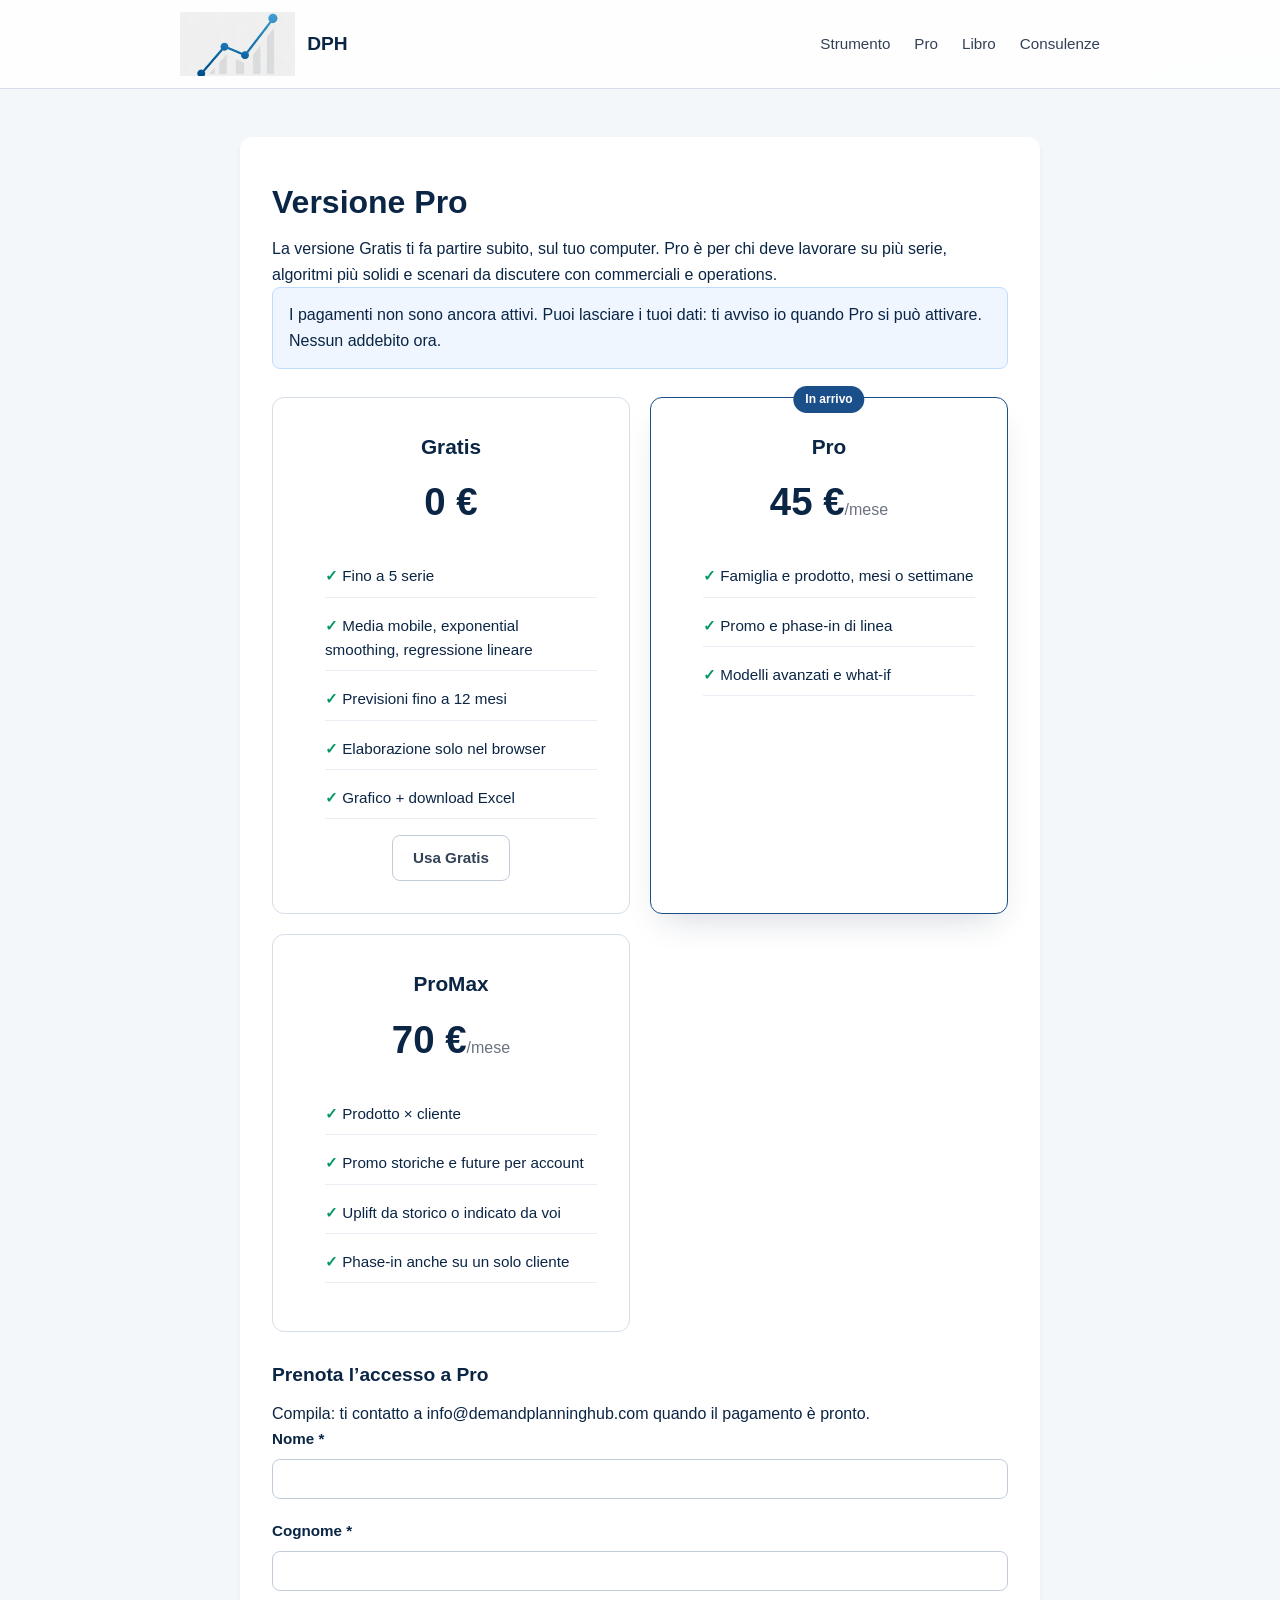
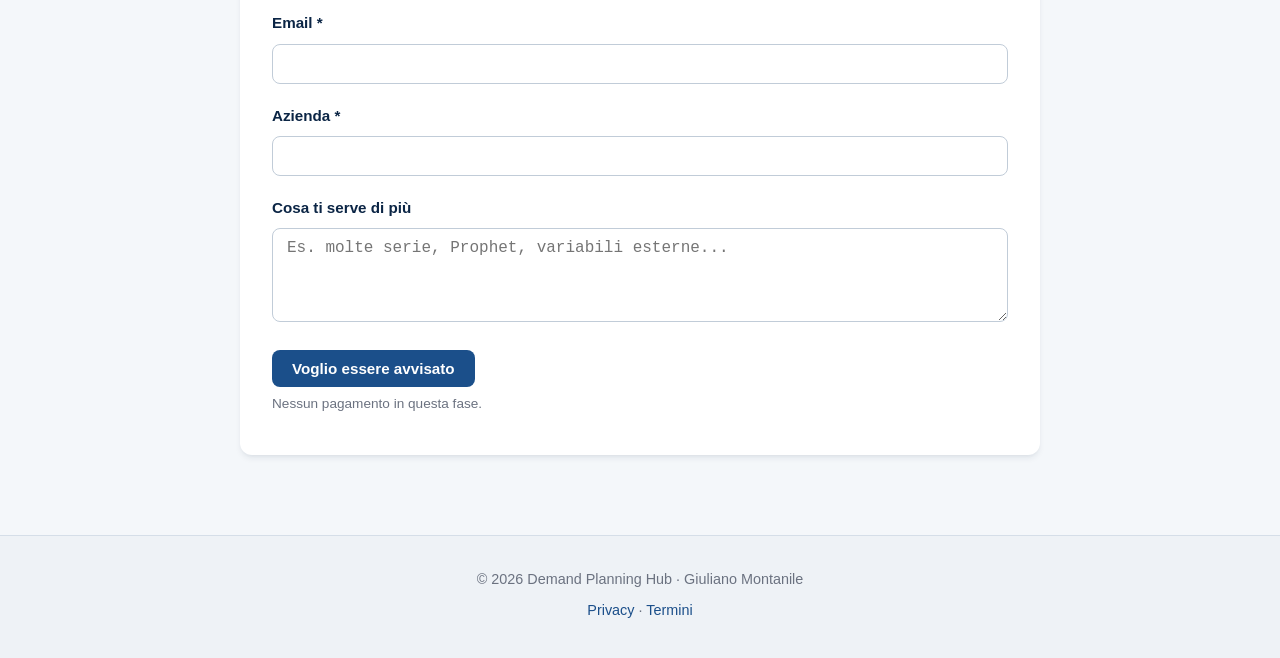
==== abbonamento.html @ cec7d06f "Add files via upload" ====
<!DOCTYPE html>
<html lang="it">
<head>
  <meta charset="UTF-8">
  <meta name="viewport" content="width=device-width, initial-scale=1.0">
  <title>Abbonamento Pro – Demand Planning Hub</title>
  <link rel="stylesheet" href="style.css">
</head>
<body>
  <header class="header">
    <div class="container header-content">
      <a href="index.html" class="logo" style="text-decoration:none;color:inherit;">
        <img src="logo-mark.jpg" alt="Demand Planning Hub" class="logo-img">
        <span class="logo-text">DPH</span>
      </a>
      <button class="nav-toggle" id="nav-toggle" aria-label="Apri menu">☰</button>
      <nav class="nav" id="main-nav">
        <a href="index.html">Strumento</a>
        <a href="abbonamento.html">Pro</a>
        <a href="libro.html">Libro</a>
        <a href="consulenze.html">Consulenze</a>
      </nav>
    </div>
  </header>

  <main class="legal-page">
    <div class="container legal-content">
      <h1>Versione Pro</h1>
      <p>
        La versione Gratis ti fa partire subito, sul tuo computer.
        Pro è per chi deve lavorare su più serie, algoritmi più solidi
        e scenari da discutere con commerciali e operations.
      </p>
      <p class="legal-note">
        I pagamenti non sono ancora attivi. Puoi lasciare i tuoi dati:
        ti avviso io quando Pro si può attivare. Nessun addebito ora.
      </p>

      <div class="pricing-grid" style="max-width:none;margin:28px 0;">
        <div class="price-card">
          <h3>Gratis</h3>
          <div class="price">0 €</div>
          <ul>
            <li>Fino a 5 serie</li>
            <li>Media mobile, exponential smoothing, regressione lineare</li>
            <li>Previsioni fino a 12 mesi</li>
            <li>Elaborazione solo nel browser</li>
            <li>Grafico + download Excel</li>
          </ul>
          <a class="btn btn-outline" href="index.html">Usa Gratis</a>
        </div>
        <div class="price-card price-card-pro">
          <div class="badge">In arrivo</div>
          <h3>Pro</h3>
          <div class="price">45 €<span>/mese</span></div>
          <ul>
            <li>Famiglia e prodotto, mesi o settimane</li>
            <li>Promo e phase-in di linea</li>
            <li>Modelli avanzati e what-if</li>
          </ul>
        </div>
        <div class="price-card">
          <h3>ProMax</h3>
          <div class="price">70 €<span>/mese</span></div>
          <ul>
            <li>Prodotto × cliente</li>
            <li>Promo storiche e future per account</li>
            <li>Uplift da storico o indicato da voi</li>
            <li>Phase-in anche su un solo cliente</li>
          </ul>
        </div>
      </div>

      <h2>Prenota l’accesso a Pro</h2>
      <p>Compila: ti contatto a info@demandplanninghub.com quando il pagamento è pronto.</p>

      <form id="form-pro">
        <div class="form-group">
          <label for="p-nome">Nome *</label>
          <input class="input" id="p-nome" required>
        </div>
        <div class="form-group">
          <label for="p-cognome">Cognome *</label>
          <input class="input" id="p-cognome" required>
        </div>
        <div class="form-group">
          <label for="p-email">Email *</label>
          <input class="input" id="p-email" type="email" required>
        </div>
        <div class="form-group">
          <label for="p-azienda">Azienda *</label>
          <input class="input" id="p-azienda" required>
        </div>
        <div class="form-group">
          <label for="p-msg">Cosa ti serve di più</label>
          <textarea class="input" id="p-msg" rows="4" placeholder="Es. molte serie, Prophet, variabili esterne..."></textarea>
        </div>
        <button type="submit" class="btn btn-primary">Voglio essere avvisato</button>
        <p class="hint">Nessun pagamento in questa fase.</p>
      </form>
    </div>
  </main>

  <footer class="footer">
    <div class="container">
      <p>© 2026 Demand Planning Hub · Giuliano Montanile</p>
      <p class="footer-links">
        <a href="privacy.html">Privacy</a> ·
        <a href="termini.html">Termini</a>
      </p>
    </div>
  </footer>

  <script>
    document.getElementById('form-pro').addEventListener('submit', function (e) {
      e.preventDefault();
      const nome = document.getElementById('p-nome').value.trim();
      const cognome = document.getElementById('p-cognome').value.trim();
      const email = document.getElementById('p-email').value.trim();
      const azienda = document.getElementById('p-azienda').value.trim();
      const msg = document.getElementById('p-msg').value.trim();
      const subject = encodeURIComponent('Prenotazione Pro – ' + azienda);
      const body = encodeURIComponent(
        'Richiesta avviso versione Pro\n\n' +
        'Nome: ' + nome + ' ' + cognome + '\n' +
        'Email: ' + email + '\n' +
        'Azienda: ' + azienda + '\n\n' +
        msg
      );
      window.location.href = 'mailto:info@demandplanninghub.com?subject=' + subject + '&body=' + body;
    });
  </script>
  <script src="menu.js"></script>
</body>
</html>
---- style.css ----
/* ===== RESET & BASE ===== */
* {
  margin: 0;
  padding: 0;
  box-sizing: border-box;
}

:root {
  --primary: #1B4F8A;
  --primary-dark: #0B2545;
  --primary-light: #2B7FC1;
  --accent: #5BA3D9;
  --success: #059669;
  --paper: #EEF2F6;
  --gray-50: #f4f7fa;
  --gray-100: #e8eef4;
  --gray-200: #d5dee8;
  --gray-300: #c1ccd8;
  --gray-500: #6b7280;
  --gray-700: #334155;
  --gray-900: #0B2545;
  --radius: 12px;
  --shadow: 0 4px 6px -1px rgb(11 37 69 / 0.08), 0 2px 4px -2px rgb(11 37 69 / 0.06);
  --shadow-lg: 0 16px 32px -12px rgb(11 37 69 / 0.18);
}

body {
  font-family: -apple-system, BlinkMacSystemFont, "Segoe UI", Roboto, "Helvetica Neue", Arial, sans-serif;
  color: var(--gray-900);
  line-height: 1.6;
  background:
    radial-gradient(1200px 500px at 8% -10%, rgba(43, 127, 193, 0.16), transparent 55%),
    radial-gradient(900px 420px at 100% 8%, rgba(11, 37, 69, 0.07), transparent 50%),
    var(--paper);
}

.container {
  max-width: 960px;
  margin: 0 auto;
  padding: 0 20px;
}

/* ===== HEADER ===== */
.header {
  background: rgba(255, 255, 255, 0.92);
  backdrop-filter: blur(10px);
  border-bottom: 1px solid var(--gray-200);
  position: sticky;
  top: 0;
  z-index: 100;
}

.header-content {
  display: flex;
  justify-content: space-between;
  align-items: center;
  height: 88px;
}

.logo {
  display: flex;
  align-items: center;
  gap: 12px;
  font-weight: 700;
  font-size: 1.2rem;
  color: var(--gray-900);
}

.logo-img {
  height: 64px;
  width: auto;
  object-fit: contain;
  display: block;
}

.logo-text {
  font-weight: 700;
}

.nav {
  display: flex;
  align-items: center;
  gap: 24px;
}

.nav a {
  text-decoration: none;
  color: var(--gray-700);
  font-size: 0.95rem;
  font-weight: 500;
}

.nav-toggle {
  display: none;
  background: none;
  border: 1.5px solid var(--gray-300);
  border-radius: 8px;
  width: 42px;
  height: 42px;
  font-size: 1.3rem;
  cursor: pointer;
  color: var(--gray-900);
}

.nav a:hover {
  color: var(--primary);
}

/* ===== BUTTONS ===== */
.btn {
  display: inline-flex;
  align-items: center;
  justify-content: center;
  padding: 10px 20px;
  border-radius: 8px;
  font-size: 0.95rem;
  font-weight: 600;
  cursor: pointer;
  border: none;
  transition: all 0.15s ease;
  text-decoration: none;
}

.btn-primary {
  background: var(--primary);
  color: white;
}

.btn-primary:hover {
  background: var(--primary-dark);
}

.btn-secondary {
  background: var(--gray-100);
  color: var(--gray-900);
}

.btn-secondary:hover {
  background: var(--gray-200);
}

.btn-outline {
  background: transparent;
  border: 1.5px solid var(--gray-300);
  color: var(--gray-700);
}

.btn-outline:hover {
  border-color: var(--primary);
  color: var(--primary);
}

.btn-text {
  background: transparent;
  color: var(--primary);
  padding: 8px 12px;
}

.btn-text:hover {
  text-decoration: underline;
}

.btn-large {
  padding: 14px 32px;
  font-size: 1.05rem;
}

.btn-block {
  width: 100%;
}

.btn:disabled {
  opacity: 0.5;
  cursor: not-allowed;
}

/* ===== HERO ===== */
.hero {
  padding: 56px 0 64px;
  text-align: center;
  background:
    linear-gradient(180deg, rgba(255,255,255,0.55) 0%, rgba(238,242,246,0.2) 100%);
  animation: fadeUp 0.55s ease-out;
}

.hero-mark {
  height: 88px;
  width: auto;
  margin: 0 auto 18px;
  display: block;
  filter: drop-shadow(0 8px 16px rgba(27, 79, 138, 0.18));
}

@keyframes fadeUp {
  from { opacity: 0; transform: translateY(12px); }
  to { opacity: 1; transform: translateY(0); }
}

.eyebrow {
  display: inline-block;
  font-size: 0.75rem;
  letter-spacing: 0.14em;
  text-transform: uppercase;
  color: var(--primary);
  font-weight: 700;
  margin-bottom: 12px;
}

.hero h1 {
  font-size: 2.6rem;
  font-weight: 800;
  line-height: 1.2;
  margin-bottom: 20px;
  color: var(--gray-900);
}

.hero-subtitle {
  font-size: 1.2rem;
  color: var(--gray-700);
  margin-bottom: 32px;
  max-width: 560px;
  margin-left: auto;
  margin-right: auto;
}

.hero-note {
  margin-top: 16px;
  font-size: 0.9rem;
  color: var(--gray-500);
}

/* ===== APP AREA ===== */
.app-area {
  padding: 40px 0 80px;
  background: var(--gray-50);
  min-height: 60vh;
}

.step {
  background: white;
  border-radius: var(--radius);
  padding: 32px;
  margin-bottom: 24px;
  box-shadow: var(--shadow);
}

.step-header {
  display: flex;
  align-items: center;
  gap: 14px;
  margin-bottom: 28px;
}

.step-number {
  width: 36px;
  height: 36px;
  background: var(--primary);
  color: white;
  border-radius: 50%;
  display: flex;
  align-items: center;
  justify-content: center;
  font-weight: 700;
  font-size: 1rem;
}

.step h2 {
  font-size: 1.35rem;
  font-weight: 700;
}

/* ===== UPLOAD ZONE ===== */
.upload-zone {
  border: 2px dashed var(--gray-300);
  border-radius: var(--radius);
  padding: 48px 24px;
  text-align: center;
  transition: all 0.2s ease;
  background: var(--gray-50);
}

.upload-zone.dragover {
  border-color: var(--primary);
  background: #eff6ff;
}

.upload-icon {
  font-size: 3rem;
  margin-bottom: 12px;
}

.upload-text {
  font-size: 1.1rem;
  margin-bottom: 16px;
  color: var(--gray-700);
}

.upload-hint {
  margin-top: 12px;
  font-size: 0.85rem;
  color: var(--gray-500);
}

.file-info {
  margin-top: 20px;
  padding: 16px;
  background: #ecfdf5;
  border-radius: 8px;
  display: flex;
  justify-content: space-between;
  align-items: center;
}

.validation-box {
  margin-top: 16px;
  padding: 14px 16px;
  border-radius: 8px;
  font-size: 0.95rem;
}

.validation-box ul {
  margin: 8px 0 0 18px;
}

.validation-box.error {
  background: #fef2f2;
  border: 1px solid #fecaca;
  color: #991b1b;
}

.validation-box.warn {
  background: #fffbeb;
  border: 1px solid #fde68a;
  color: #92400e;
}

.validation-box.ok {
  background: #ecfdf5;
  border: 1px solid #a7f3d0;
  color: #065f46;
}

/* ===== FORM ELEMENTS ===== */
.form-group {
  margin-bottom: 20px;
}

.form-group label {
  display: block;
  font-weight: 600;
  margin-bottom: 8px;
  font-size: 0.95rem;
}

.select, .input {
  width: 100%;
  padding: 10px 14px;
  border: 1.5px solid var(--gray-300);
  border-radius: 8px;
  font-size: 1rem;
  background: white;
  transition: border-color 0.15s;
}

.select:focus, .input:focus {
  outline: none;
  border-color: var(--primary);
  box-shadow: 0 0 0 3px rgba(37, 99, 235, 0.15);
}

.hint {
  font-size: 0.85rem;
  color: var(--gray-500);
  margin-top: 6px;
}

.checkbox-group {
  display: flex;
  flex-direction: column;
  gap: 10px;
  max-height: 220px;
  overflow-y: auto;
  padding: 8px 0;
}

.checkbox-item {
  display: flex;
  align-items: center;
  gap: 10px;
  padding: 8px 12px;
  background: var(--gray-50);
  border-radius: 6px;
  cursor: pointer;
}

.checkbox-item:hover {
  background: var(--gray-100);
}

.checkbox-item input {
  width: 18px;
  height: 18px;
  accent-color: var(--primary);
}

.columns-grid, .config-grid {
  display: grid;
  gap: 20px;
  margin-bottom: 28px;
}

@media (min-width: 640px) {
  .columns-grid, .config-grid {
    grid-template-columns: 1fr 1fr;
  }
}

/* ===== RESULTS ===== */
.results-actions {
  display: flex;
  flex-wrap: wrap;
  gap: 12px;
  margin-bottom: 28px;
}

.chart-container {
  background: white;
  border: 1px solid var(--gray-200);
  border-radius: var(--radius);
  padding: 20px;
  margin-bottom: 28px;
  height: 380px;
}

.table-container {
  overflow-x: auto;
  margin-bottom: 32px;
  border: 1px solid var(--gray-200);
  border-radius: var(--radius);
}

table {
  width: 100%;
  border-collapse: collapse;
  font-size: 0.95rem;
}

th, td {
  padding: 12px 16px;
  text-align: left;
  border-bottom: 1px solid var(--gray-200);
}

th {
  background: var(--gray-50);
  font-weight: 600;
  color: var(--gray-700);
}

tr:last-child td {
  border-bottom: none;
}

.pro-banner {
  background: linear-gradient(135deg, #eff6ff 0%, #f0fdf4 100%);
  border: 1px solid #bfdbfe;
  border-radius: var(--radius);
  padding: 28px;
  text-align: center;
}

.pro-banner h3 {
  margin-bottom: 8px;
  font-size: 1.25rem;
}

.pro-banner p {
  color: var(--gray-700);
  margin-bottom: 20px;
  max-width: 480px;
  margin-left: auto;
  margin-right: auto;
}

/* ===== FEATURES & PRICING ===== */
.section {
  padding: 70px 0;
}

.section-alt {
  background: var(--gray-50);
}

.section h2 {
  text-align: center;
  font-size: 1.8rem;
  margin-bottom: 40px;
}

.features-grid {
  display: grid;
  grid-template-columns: repeat(auto-fit, minmax(240px, 1fr));
  gap: 24px;
}

.feature-card {
  background: white;
  padding: 28px;
  border-radius: var(--radius);
  box-shadow: var(--shadow);
  text-align: center;
}

.feature-icon {
  width: 48px;
  height: 48px;
  background: var(--primary);
  color: white;
  border-radius: 50%;
  display: flex;
  align-items: center;
  justify-content: center;
  font-weight: 700;
  font-size: 1.2rem;
  margin: 0 auto 16px;
}

.feature-card h3 {
  margin-bottom: 8px;
  font-size: 1.15rem;
}

.feature-card p {
  color: var(--gray-500);
  font-size: 0.95rem;
}

.pricing-grid {
  display: grid;
  grid-template-columns: repeat(auto-fit, minmax(240px, 1fr));
  gap: 20px;
  max-width: 960px;
  margin: 0 auto;
}

.price-card {
  background: white;
  border: 1.5px solid var(--gray-200);
  border-radius: var(--radius);
  padding: 32px;
  text-align: center;
  position: relative;
  transition: transform 0.18s ease, box-shadow 0.18s ease;
}

.price-card:hover {
  transform: translateY(-4px);
  box-shadow: var(--shadow-lg);
}

.price-card-pro {
  border-color: var(--primary);
  box-shadow: var(--shadow-lg);
}

.badge {
  position: absolute;
  top: -12px;
  left: 50%;
  transform: translateX(-50%);
  background: var(--primary);
  color: white;
  font-size: 0.75rem;
  font-weight: 700;
  padding: 4px 12px;
  border-radius: 20px;
}

.price-card h3 {
  font-size: 1.3rem;
  margin-bottom: 8px;
}

.price {
  font-size: 2.4rem;
  font-weight: 800;
  margin-bottom: 24px;
  color: var(--gray-900);
}

.price span {
  font-size: 1rem;
  font-weight: 500;
  color: var(--gray-500);
}

.price-card ul {
  list-style: none;
  margin-bottom: 28px;
  text-align: left;
}

.price-card li {
  padding: 8px 0;
  border-bottom: 1px solid var(--gray-100);
  font-size: 0.95rem;
}

.price-card li:before {
  content: "✓ ";
  color: var(--success);
  font-weight: 700;
}

/* ===== FOOTER ===== */
.footer {
  padding: 32px 0;
  text-align: center;
  border-top: 1px solid var(--gray-200);
  color: var(--gray-500);
  font-size: 0.9rem;
}

.footer a,
.legal-content a {
  color: var(--primary);
  text-decoration: none;
}

.footer a:hover,
.legal-content a:hover {
  text-decoration: underline;
}

.legal-content a.btn,
.legal-content a.btn-primary,
a.btn-primary {
  color: #fff !important;
  text-decoration: none;
}

.legal-content a.btn-outline {
  color: var(--gray-700) !important;
}

.footer-links {
  margin-top: 8px;
}

.legal-page {
  padding: 48px 0 80px;
  background: var(--gray-50);
}

.legal-content {
  background: #fff;
  border-radius: var(--radius);
  padding: 40px 32px;
  box-shadow: var(--shadow);
  max-width: 800px;
}

.legal-content h1 {
  font-size: 2rem;
  margin-bottom: 8px;
}

.legal-updated {
  color: var(--gray-500);
  font-size: 0.9rem;
  margin-bottom: 24px;
}

.legal-note {
  background: #eff6ff;
  border: 1px solid #bfdbfe;
  border-radius: 8px;
  padding: 14px 16px;
  margin-bottom: 28px;
}

.legal-content h2 {
  font-size: 1.2rem;
  margin: 28px 0 10px;
}

.legal-content ul {
  margin: 8px 0 16px 20px;
}

.legal-content li {
  margin-bottom: 8px;
}

.book-layout {
  display: grid;
  gap: 28px;
  align-items: start;
}

@media (min-width: 800px) {
  .book-layout {
    grid-template-columns: 280px 1fr;
  }
}

.book-cover {
  width: 100%;
  max-width: 280px;
  border-radius: 8px;
  box-shadow: var(--shadow-lg);
}

.book-text {
  margin: 0;
}

/* ===== MODAL ===== */
.modal {
  position: fixed;
  inset: 0;
  background: rgba(0, 0, 0, 0.5);
  display: flex;
  align-items: center;
  justify-content: center;
  z-index: 200;
  padding: 20px;
}

.modal-content {
  background: white;
  border-radius: var(--radius);
  padding: 32px;
  width: 100%;
  max-width: 420px;
  position: relative;
  box-shadow: var(--shadow-lg);
}

.modal-close {
  position: absolute;
  top: 16px;
  right: 16px;
  background: none;
  border: none;
  font-size: 1.5rem;
  cursor: pointer;
  color: var(--gray-500);
}

.modal-content h2 {
  margin-bottom: 8px;
  font-size: 1.4rem;
}

.modal-content > p {
  color: var(--gray-500);
  margin-bottom: 24px;
  font-size: 0.95rem;
}

/* ===== RESPONSIVE ===== */
@media (max-width: 640px) {
  .hero h1 {
    font-size: 1.9rem;
  }
  
  .hero {
    padding: 50px 0 40px;
  }
  
  .header-content {
    height: auto;
    min-height: 64px;
    flex-wrap: wrap;
    padding: 10px 0;
  }

  .nav-toggle {
    display: inline-flex;
    align-items: center;
    justify-content: center;
  }

  .nav {
    display: none;
    width: 100%;
    flex-direction: column;
    align-items: stretch;
    gap: 8px;
    padding: 8px 0 12px;
  }

  .nav.open {
    display: flex;
  }

  .nav a,
  .nav .btn {
    display: block;
    text-align: center;
    padding: 10px 12px;
  }
  
  .step {
    padding: 24px 18px;
  }
  
  .chart-container {
    height: 280px;
  }
}

.pro-tools{margin:18px 0 8px;padding:16px;border:1px dashed #2563eb;border-radius:10px;background:#eff6ff}
.pro-tools h3{margin:0 0 12px;font-size:1.05rem}
.compare-box{margin:18px 0;padding:16px;background:#f8fafc;border-radius:10px}

.driver-row{margin:10px 0;padding:10px;background:#fff;border-radius:8px;}
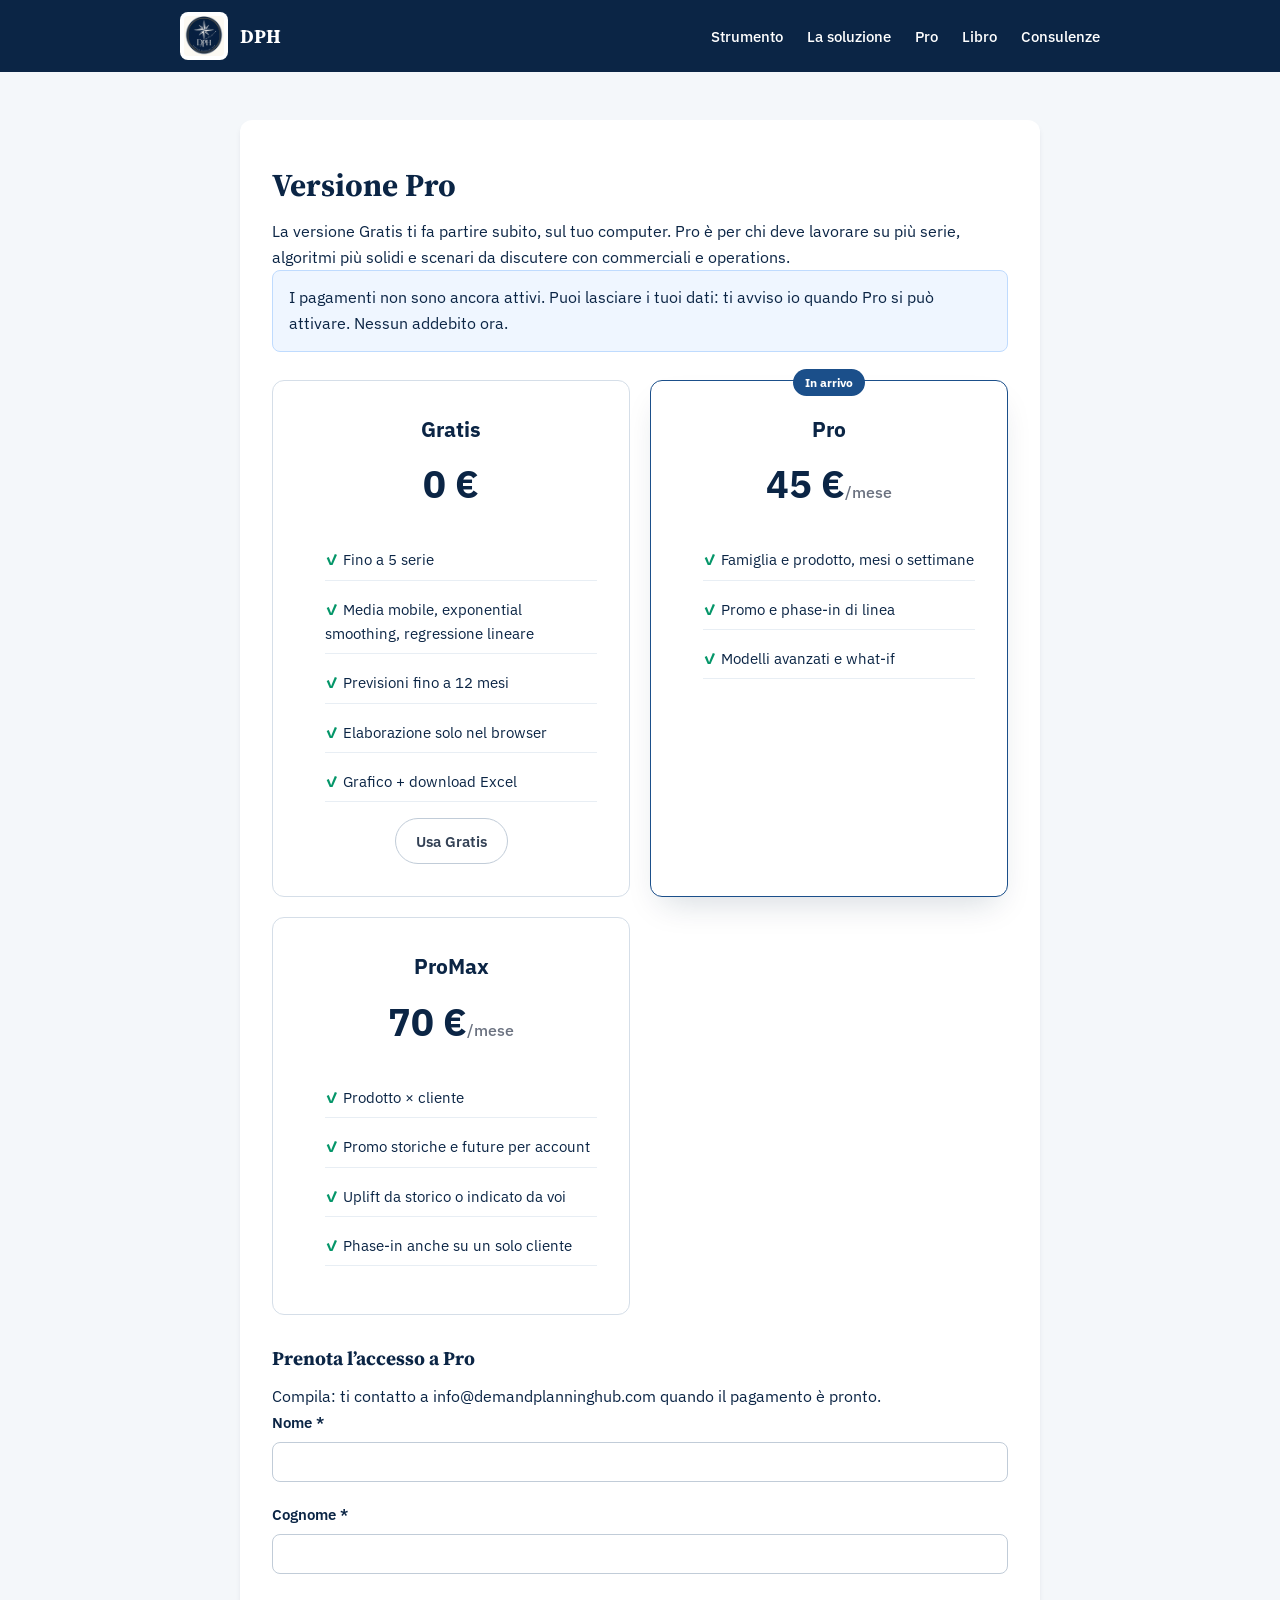
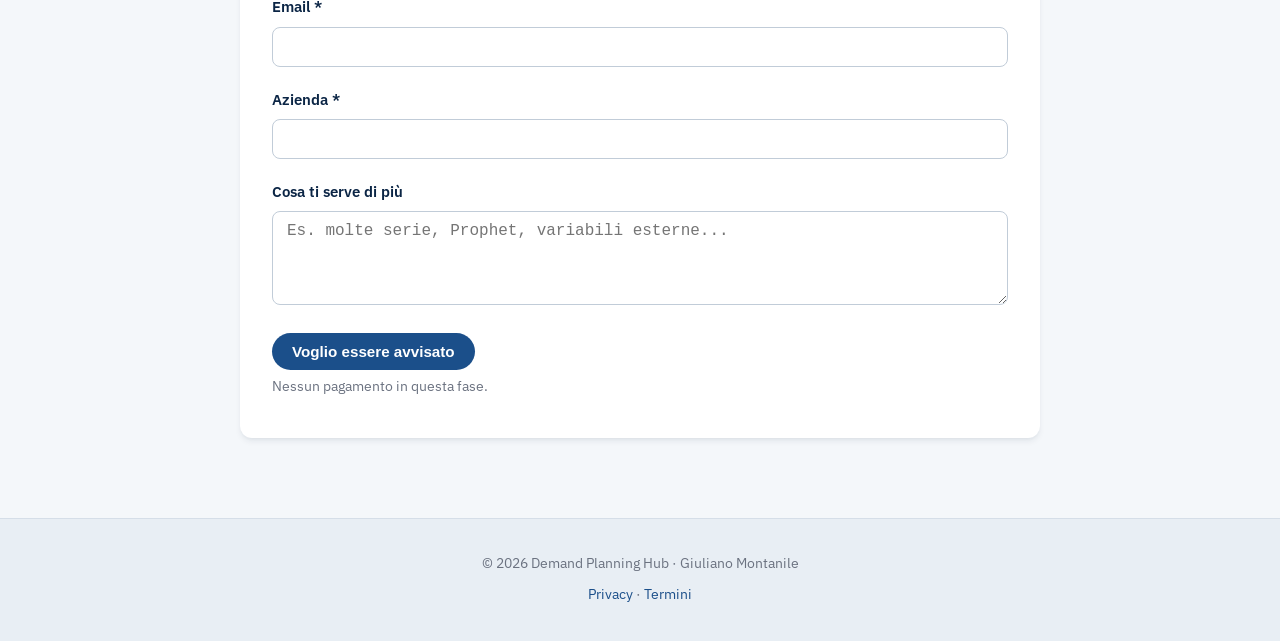
==== commit c88fd60a: "Add files via upload" ====
--- a/abbonamento.html
+++ b/abbonamento.html
@@ -5,6 +5,7 @@
   <meta name="viewport" content="width=device-width, initial-scale=1.0">
   <title>Abbonamento Pro – Demand Planning Hub</title>
   <link rel="stylesheet" href="style.css">
+  <script src="dph-host.js"></script>
 </head>
 <body>
   <header class="header">
@@ -16,6 +17,7 @@
       <button class="nav-toggle" id="nav-toggle" aria-label="Apri menu">☰</button>
       <nav class="nav" id="main-nav">
         <a href="index.html">Strumento</a>
+        <a href="soluzione.html">La soluzione</a>
         <a href="abbonamento.html">Pro</a>
         <a href="libro.html">Libro</a>
         <a href="consulenze.html">Consulenze</a>
--- a/style.css
+++ b/style.css
@@ -1,3 +1,5 @@
+@import url("https://fonts.googleapis.com/css2?family=Source+Serif+4:opsz,wght@8..60,600;8..60,700&family=IBM+Plex+Sans:wght@400;500;600;700&display=swap");
+
 /* ===== RESET & BASE ===== */
 * {
   margin: 0;
@@ -816,3 +818,65 @@
 .compare-box{margin:18px 0;padding:16px;background:#f8fafc;border-radius:10px}
 
 .driver-row{margin:10px 0;padding:10px;background:#fff;border-radius:8px;}
+
+/* ===== RESTYLING 2026-09 (forte) ===== */
+body {
+  font-family: "IBM Plex Sans", "Segoe UI", sans-serif;
+  background: #e8eef4;
+}
+.header {
+  background: #0B2545;
+  border-bottom: none;
+}
+.header-content { height: 72px; }
+.logo, .logo-text, .nav a { color: #fff !important; }
+.nav a:hover { color: #8ec5ea !important; }
+.nav .btn-outline {
+  border-color: rgba(255,255,255,0.4);
+  color: #fff !important;
+}
+.logo-img {
+  height: 48px;
+  background: #fff;
+  border-radius: 8px;
+  padding: 4px;
+}
+.hero {
+  background: linear-gradient(165deg, #0B2545 0%, #1B4F8A 58%, #2B7FC1 100%) !important;
+  color: #fff;
+  padding: 72px 0 80px;
+}
+.hero h1, .hero .eyebrow, .hero-subtitle, .hero-note, .hero-note a { color: #fff !important; }
+.hero h1 { font-size: clamp(2.1rem, 4.5vw, 3rem); line-height: 1.12; font-family: "Source Serif 4", Georgia, serif; }
+.hero-mark {
+  height: 100px;
+  background: #fff;
+  border-radius: 16px;
+  padding: 10px 16px;
+}
+.hero .btn-primary {
+  background: #fff !important;
+  color: #0B2545 !important;
+  border-radius: 999px;
+}
+.btn { border-radius: 999px; }
+.step {
+  background: #fff;
+  border-radius: 18px;
+  box-shadow: 0 12px 40px rgba(11, 37, 69, 0.08);
+}
+h1, h2, .logo-text { font-family: "Source Serif 4", Georgia, serif; }
+.eyebrow {
+  font-family: "IBM Plex Sans", sans-serif;
+  letter-spacing: 0.16em;
+  font-weight: 600;
+  font-size: 0.72rem;
+  text-transform: uppercase;
+}
+
+.video-band{background:#0B2545;color:#fff;}
+.video-band h2{color:#fff;text-align:center;}
+.video-wrap{max-width:860px;margin:0 auto;border-radius:16px;overflow:hidden;box-shadow:0 24px 50px rgba(0,0,0,.35);}
+.story-video{width:100%;display:block;background:#000;}
+.feature-card{transition:transform .35s ease,box-shadow .35s ease;}
+.feature-card:hover{transform:translateY(-6px);box-shadow:0 16px 32px rgba(11,37,69,.12);}
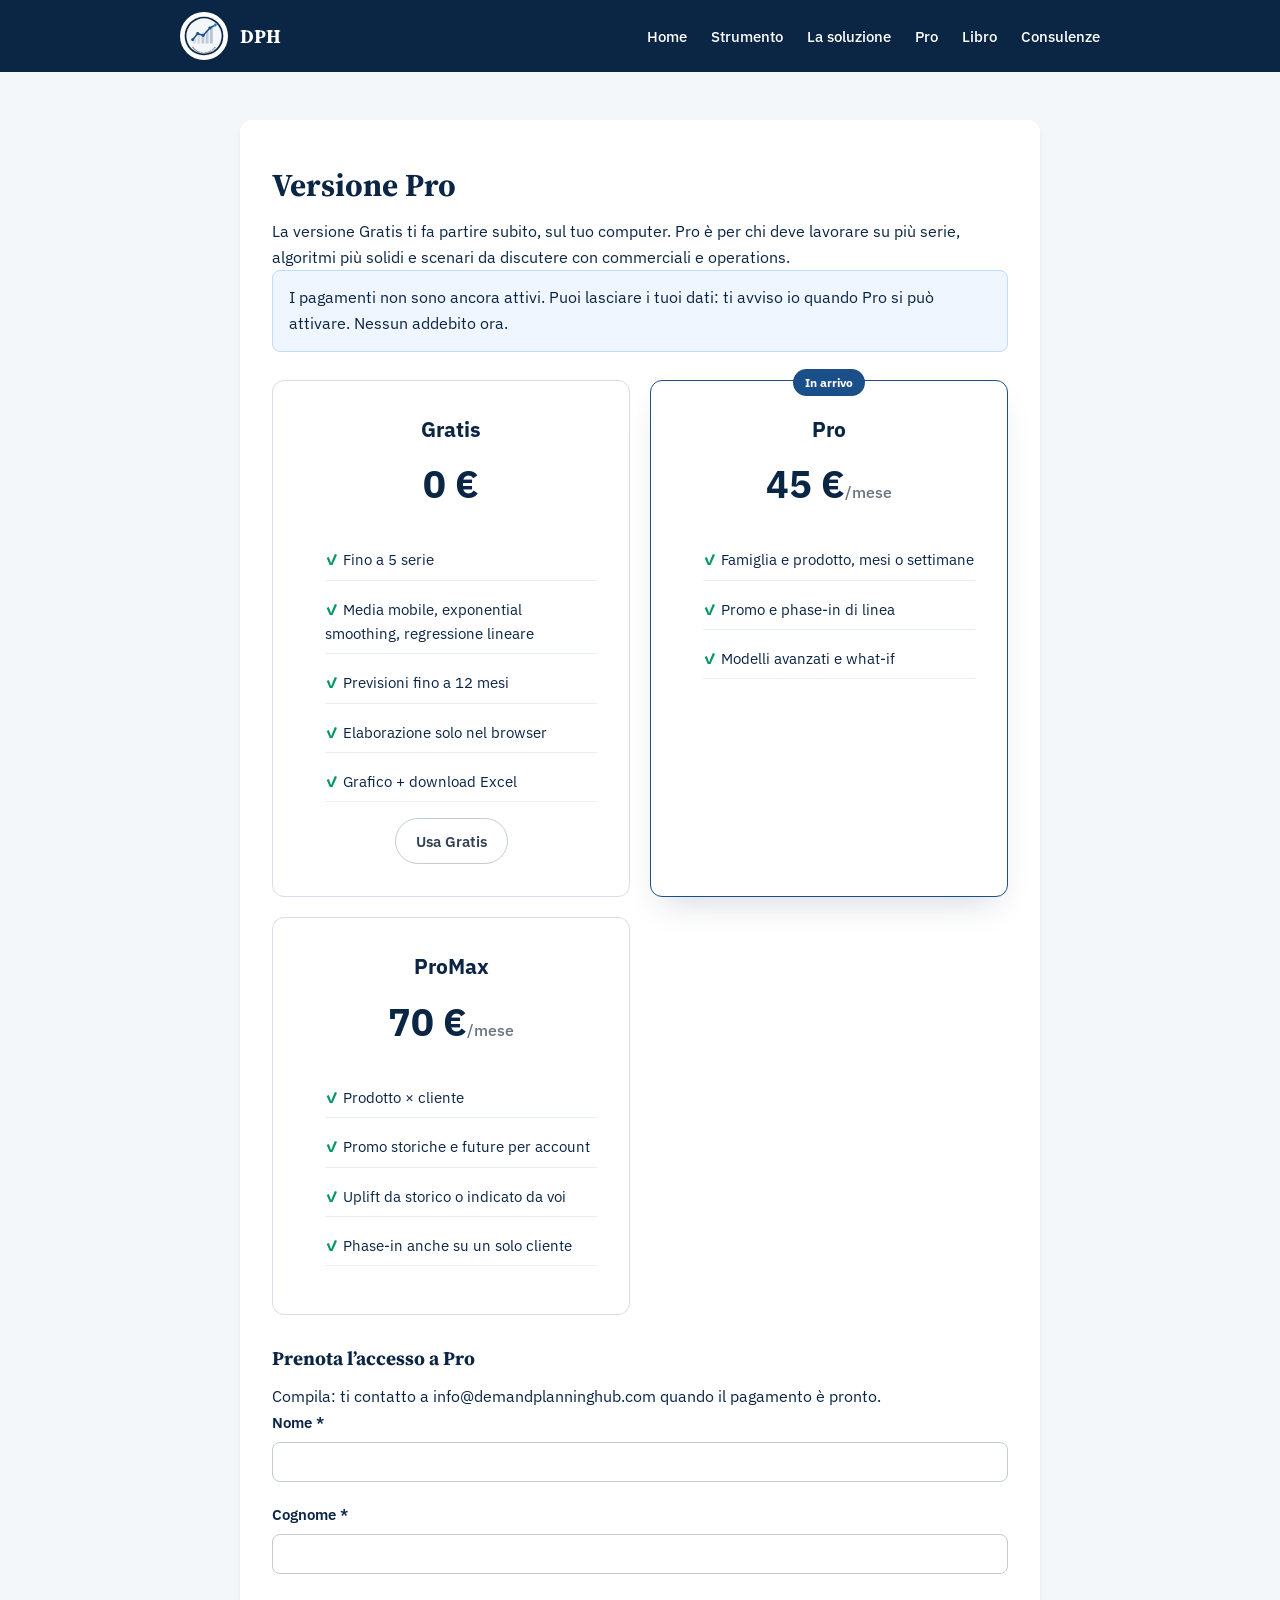
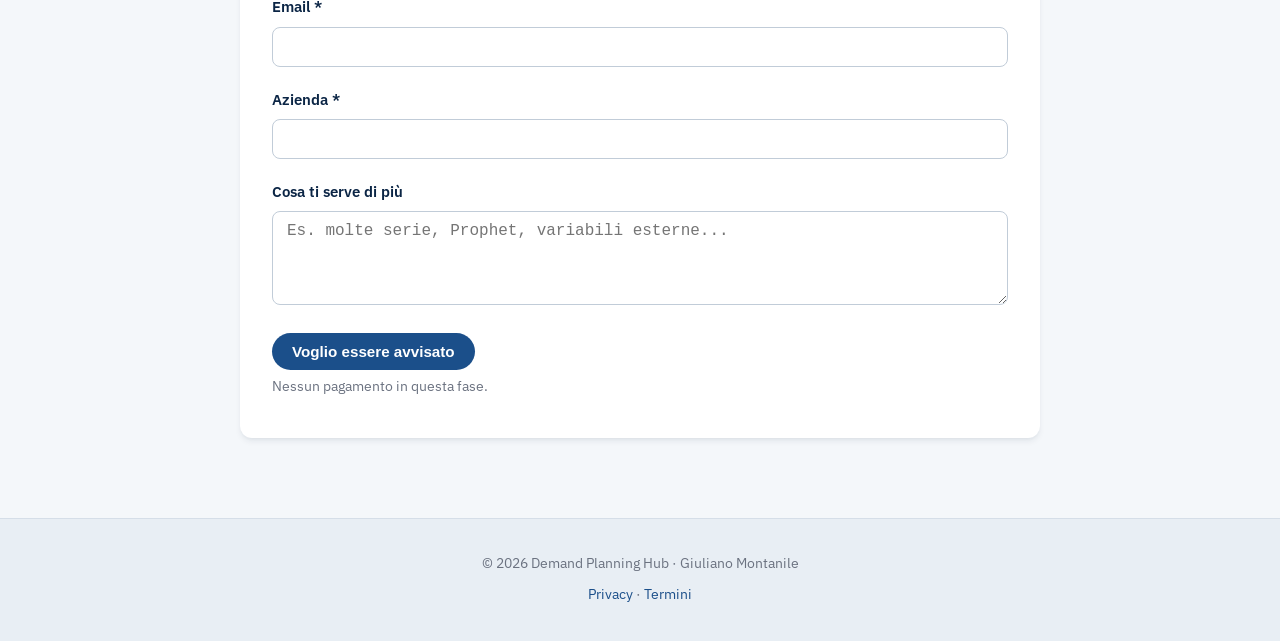
==== commit 44c30d91: "Add files via upload" ====
--- a/abbonamento.html
+++ b/abbonamento.html
@@ -11,11 +11,12 @@
   <header class="header">
     <div class="container header-content">
       <a href="index.html" class="logo" style="text-decoration:none;color:inherit;">
-        <img src="logo-mark.jpg" alt="Demand Planning Hub" class="logo-img">
+        <img src="logo-dph.svg" alt="Demand Planning Hub" class="logo-img">
         <span class="logo-text">DPH</span>
       </a>
       <button class="nav-toggle" id="nav-toggle" aria-label="Apri menu">☰</button>
       <nav class="nav" id="main-nav">
+        <a href="index.html">Home</a>
         <a href="index.html">Strumento</a>
         <a href="soluzione.html">La soluzione</a>
         <a href="abbonamento.html">Pro</a>
--- a/style.css
+++ b/style.css
@@ -880,3 +880,12 @@
 .story-video{width:100%;display:block;background:#000;}
 .feature-card{transition:transform .35s ease,box-shadow .35s ease;}
 .feature-card:hover{transform:translateY(-6px);box-shadow:0 16px 32px rgba(11,37,69,.12);}
+
+.story-card{max-width:720px;margin:24px auto 0;background:#fff;color:#0B2545;border-radius:18px;padding:28px 28px 20px;box-shadow:0 20px 40px rgba(0,0,0,.25);}
+.story-card h3{margin:8px 0 10px;font-size:1.45rem;}
+.story-actions{display:flex;gap:10px;flex-wrap:wrap;margin-top:16px;}
+.story-dots{display:flex;gap:8px;margin-top:14px;}
+.story-dot{width:10px;height:10px;border-radius:50%;border:0;background:#c1ccd8;cursor:pointer;}
+.story-dot.on{background:#1B4F8A;}
+.video-band .upload-hint{color:#334155;}
+.logo-img{background:#fff;border-radius:50%;padding:3px;}
